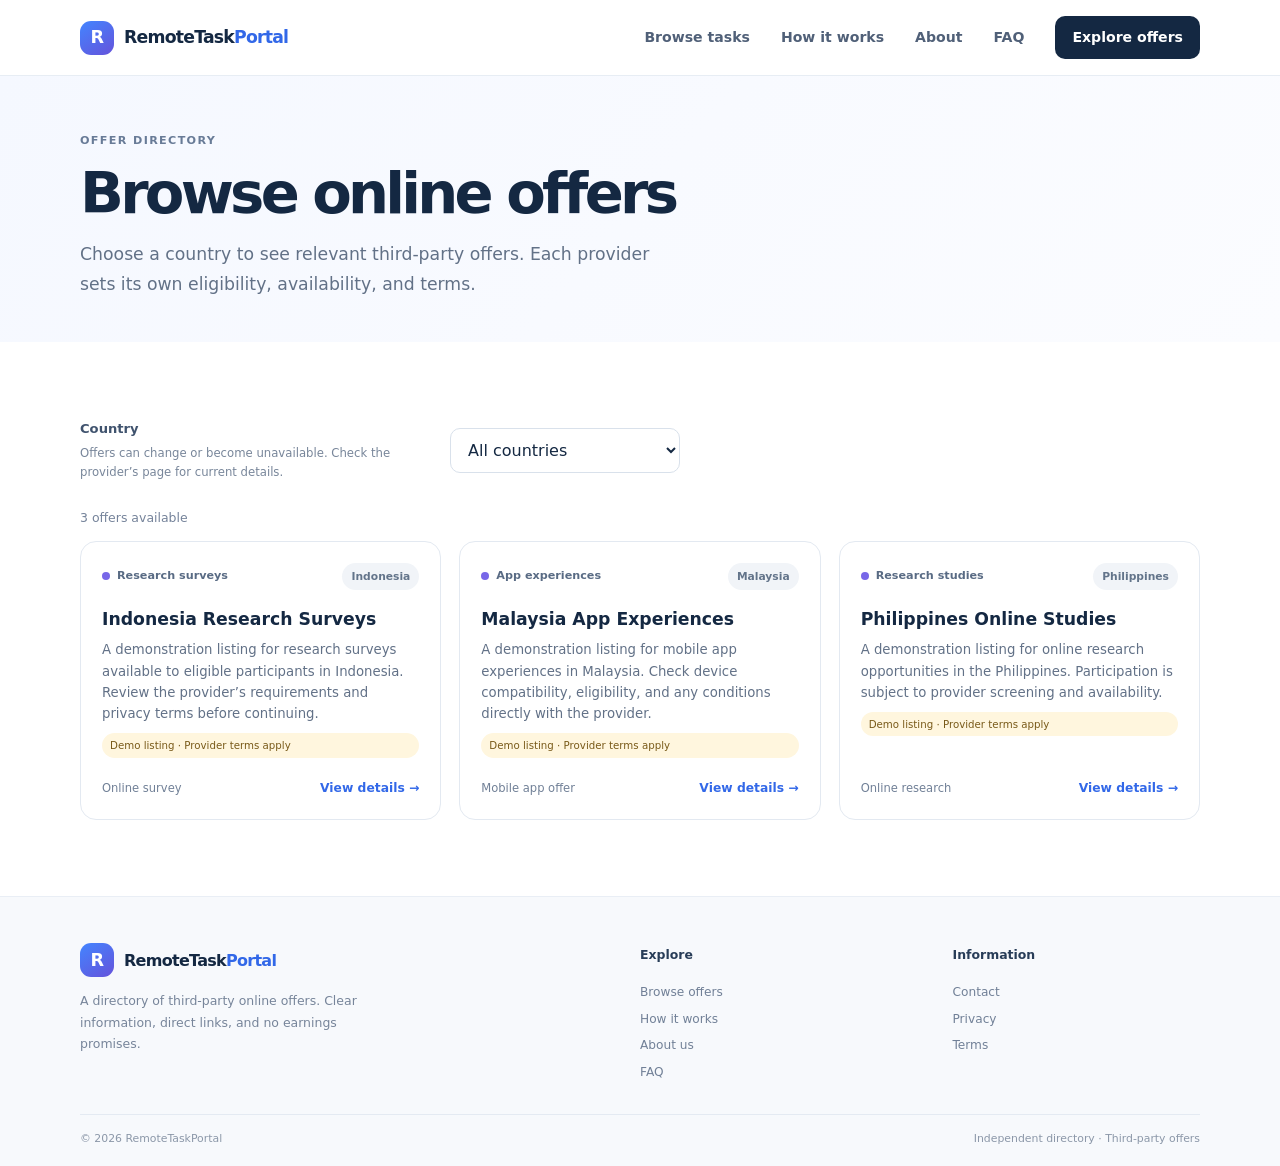
==== tasks/index.html @ 18f00898 "Build RemoteTaskPortal static website" ====
<!doctype html>
<html lang="en">
<head>
<meta charset="utf-8">
<meta name="viewport" content="width=device-width, initial-scale=1">
<title>Browse online task offers by country | RemoteTaskPortal</title>
<meta name="description" content="Filter third-party survey, research, and app offers by Indonesia, Malaysia, or the Philippines.">
<meta name="robots" content="index,follow">
<link rel="canonical" href="https://remotetaskportal.site/tasks/">
<link rel="icon" href="data:,">
<link rel="stylesheet" href="/assets/css/style.css">
</head>
<body><a class="skip-link" href="#main">Skip to content</a>
<header class="site-header"><div class="container header-inner"><a class="brand" href="/" aria-label="RemoteTaskPortal home"><span class="brand-mark" aria-hidden="true">R</span><span>RemoteTask<span class="brand-accent">Portal</span></span></a><button class="menu-toggle" aria-expanded="false" aria-controls="primary-nav" aria-label="Open navigation"><span></span><span></span><span></span></button><nav id="primary-nav" class="nav-links" aria-label="Main navigation"><a href="/tasks/">Browse tasks</a><a href="/how-it-works/">How it works</a><a href="/about/">About</a><a href="/faq/">FAQ</a><a class="nav-cta" href="/tasks/">Explore offers</a></nav></div></header><main id="main"><section class="page-hero page-hero-compact"><div class="container"><p class="eyebrow">Offer directory</p><h1>Browse online offers</h1><p class="page-lede">Choose a country to see relevant third-party offers. Each provider sets its own eligibility, availability, and terms.</p></div></section><section class="section"><div class="container"><div class="filter-panel"><label for="country-filter">Country</label><select id="country-filter" name="country"><option value="all">All countries</option><option value="ID">Indonesia</option><option value="MY">Malaysia</option><option value="PH">Philippines</option></select><p class="filter-hint">Offers can change or become unavailable. Check the provider’s page for current details.</p></div><div id="offer-count" class="results-meta" aria-live="polite"></div><div class="offer-grid" id="offer-list" aria-live="polite"><p class="loading-note">Loading offers…</p></div><div id="empty-state" class="empty-state" hidden><span class="empty-icon">⌕</span><h2>No offers listed for this country right now</h2><p>Please check again later or select another country.</p></div><noscript><p class="notice">JavaScript is required to filter the live offer directory.</p></noscript></div></section></main><footer class="site-footer"><div class="container footer-grid"><div><a class="brand footer-brand" href="/"><span class="brand-mark" aria-hidden="true">R</span><span>RemoteTask<span class="brand-accent">Portal</span></span></a><p class="footer-note">A directory of third-party online offers. Clear information, direct links, and no earnings promises.</p></div><div><h2>Explore</h2><a href="/tasks/">Browse offers</a><a href="/how-it-works/">How it works</a><a href="/about/">About us</a><a href="/faq/">FAQ</a></div><div><h2>Information</h2><a href="/contact/">Contact</a><a href="/privacy/">Privacy</a><a href="/terms/">Terms</a></div></div><div class="container footer-bottom"><span>© <span data-year>2026</span> RemoteTaskPortal</span><span>Independent directory · Third-party offers</span></div></footer><script src="/assets/js/app.js" defer></script><script src="/assets/js/tasks.js" defer></script></body>
</html>
---- assets/css/style.css ----
:root{--ink:#172437;--muted:#627187;--navy:#142842;--blue:#3268e8;--teal:#23b89a;--pale:#f4f7fb;--line:#e3e9f1;--white:#fff;--shadow:0 18px 50px rgba(25,45,75,.09);font-family:Inter,ui-sans-serif,system-ui,-apple-system,BlinkMacSystemFont,"Segoe UI",sans-serif;color:var(--ink);background:#fff;font-synthesis:none;text-rendering:optimizeLegibility}*{box-sizing:border-box}html{scroll-behavior:smooth}body{margin:0;line-height:1.6;color:var(--ink);background:var(--white)}a{color:var(--blue);text-decoration:none}a:hover{text-decoration:underline}button,select{font:inherit}.container{width:min(1120px,calc(100% - 40px));margin-inline:auto}.skip-link{position:absolute;left:1rem;top:-4rem;background:#fff;padding:.7rem 1rem;z-index:20}.skip-link:focus{top:1rem}.site-header{height:76px;background:#fff;border-bottom:1px solid rgba(226,233,242,.8);position:relative;z-index:5}.header-inner{height:100%;display:flex;align-items:center;justify-content:space-between}.brand{display:inline-flex;align-items:center;gap:10px;color:var(--navy);font-size:1.08rem;font-weight:800;letter-spacing:-.045em}.brand:hover{text-decoration:none}.brand-mark{display:grid;place-items:center;width:34px;height:34px;border-radius:11px;color:#fff;background:linear-gradient(145deg,#4385ff,#6553db);font-size:1.1rem;font-weight:900}.brand-accent{color:var(--blue)}.nav-links{display:flex;align-items:center;gap:31px}.nav-links a{color:#506078;font-size:.88rem;font-weight:600}.nav-links a:hover{color:var(--blue);text-decoration:none}.nav-links .nav-cta{color:#fff;background:var(--navy);padding:10px 17px;border-radius:10px}.menu-toggle{display:none;border:0;background:transparent;padding:8px;color:var(--navy)}.hero{overflow:hidden;background:radial-gradient(ellipse at 82% 40%,#edf2ff 0,rgba(245,248,255,.6) 28%,transparent 58%),linear-gradient(180deg,#fbfcff 0%,#fff 100%);padding:76px 0 78px}.hero-grid{display:grid;grid-template-columns:1.05fr .95fr;align-items:center;gap:50px}.eyebrow{text-transform:uppercase;letter-spacing:.12em;font-weight:800;font-size:.7rem;color:#687b97;margin:0 0 13px}.eyebrow-dot{display:inline-block;width:7px;height:7px;margin-right:7px;border-radius:50%;background:var(--teal);box-shadow:0 0 0 4px #dff6ef}.hero h1,.page-hero h1{font-size:clamp(2.8rem,5vw,4.5rem);line-height:1.06;letter-spacing:-.065em;color:var(--navy);margin:0;max-width:650px}.text-gradient{background:linear-gradient(95deg,#3268e8,#22aa9a);color:transparent;background-clip:text}.hero-lede,.page-lede{font-size:1.08rem;line-height:1.75;color:var(--muted);max-width:570px;margin:22px 0 0}.hero-actions{display:flex;align-items:center;gap:17px;margin-top:29px}.button{display:inline-flex;align-items:center;justify-content:center;gap:12px;border-radius:11px;padding:13px 19px;font-size:.92rem;font-weight:750;transition:transform .18s,box-shadow .18s}.button:hover{text-decoration:none;transform:translateY(-2px)}.button-primary{background:var(--blue);color:#fff;box-shadow:0 9px 22px rgba(50,104,232,.23)}.button-quiet{color:#4d607c}.hero-fine{font-size:.76rem;color:#8592a5;margin-top:18px}.hero-visual{min-height:355px;position:relative;display:grid;place-items:center}.visual-orbit{position:absolute;border:1px solid #dfe6f5;border-radius:50%;width:360px;height:310px;transform:rotate(-18deg)}.orbit-two{width:410px;height:260px;transform:rotate(28deg);border-color:#e9edf7}.card-main{z-index:1;width:min(350px,84%);background:#fff;border:1px solid #e8edf5;border-radius:21px;padding:23px;box-shadow:0 26px 75px rgba(42,64,102,.14);transform:rotate(-2deg)}.card-topline{display:flex;justify-content:space-between;align-items:center}.mini-logo{width:29px;height:29px;display:grid;place-items:center;color:white;background:linear-gradient(140deg,#397ef9,#6e5ae3);border-radius:9px;font-weight:900}.status-pill{font-size:.68rem;color:#627187;background:#f3f6fa;border-radius:20px;padding:5px 9px}.status-pill i{display:inline-block;width:6px;height:6px;background:var(--teal);border-radius:50%;margin-right:4px}.visual-bars{display:grid;gap:8px;margin:25px 0 21px}.visual-bars b{display:block;width:72%;height:8px;background:#edf1f6;border-radius:8px}.visual-bars b:nth-child(2){width:50%}.visual-bars b:nth-child(3){width:61%;height:5px}.visual-task{display:flex;align-items:center;gap:11px;border-top:1px solid #edf0f5;padding:13px 0}.task-icon{width:34px;height:34px;display:grid;place-items:center;border-radius:11px}.icon-purple{background:#f0edff;color:#7461e4}.icon-green{background:#e5f8f1;color:#20a98a}.visual-task strong,.visual-task small{display:block}.visual-task strong{font-size:.79rem}.visual-task small{font-size:.65rem;color:#8490a2}.arrow-round{margin-left:auto;color:#8291a8}.float-chip{position:absolute;z-index:2;display:flex;align-items:center;gap:8px;background:#fff;border:1px solid #edf0f5;border-radius:12px;padding:10px 13px;font-size:.72rem;font-weight:700;color:#41526b;box-shadow:0 10px 30px rgba(36,57,89,.1)}.chip-top{top:32px;right:-2px}.chip-bottom{bottom:37px;left:0}.check-circle{display:grid;place-items:center;width:20px;height:20px;border-radius:50%;background:#e4f8f1;color:#159977}.visual-spark{position:absolute;color:#43bbab;font-size:1.4rem}.spark-a{top:58px;left:40px}.spark-b{right:35px;bottom:55px;color:#7564e3}.trust-strip{border-block:1px solid #edf0f5;background:#fff}.trust-inner{min-height:64px;display:flex;align-items:center;justify-content:space-between;gap:15px;color:#708099;font-size:.75rem;font-weight:650}.trust-inner span:first-child{color:#33465f;font-weight:800}.trust-inner i{font-style:normal;color:#24ad8f;margin-right:5px}.section{padding:76px 0}.section-soft{background:#f7f9fc}.section-heading{display:flex;justify-content:space-between;align-items:end;margin-bottom:28px}.section-heading h2,.split-section h2,.cta-band h2{font-size:clamp(1.8rem,3vw,2.5rem);line-height:1.2;letter-spacing:-.045em;color:var(--navy);margin:0}.text-link{font-size:.87rem;font-weight:750}.offer-grid{display:grid;grid-template-columns:repeat(3,minmax(0,1fr));gap:18px}.offer-card{display:flex;flex-direction:column;min-height:244px;background:#fff;border:1px solid var(--line);border-radius:16px;padding:21px;transition:box-shadow .2s,transform .2s}.offer-card:hover{box-shadow:var(--shadow);transform:translateY(-3px)}.offer-card-top{display:flex;justify-content:space-between;align-items:center}.offer-category{display:inline-flex;align-items:center;gap:7px;color:#596b84;font-size:.7rem;font-weight:750}.category-dot{width:8px;height:8px;border-radius:50%;background:#7867e8}.country-tag{font-size:.67rem;font-weight:700;color:#63748a;background:#f1f4f8;padding:5px 9px;border-radius:20px}.offer-card h3{font-size:1.08rem;line-height:1.35;color:var(--navy);margin:18px 0 8px}.offer-card p{font-size:.83rem;line-height:1.6;color:var(--muted);margin:0}.offer-card-bottom{margin-top:auto;padding-top:21px;display:flex;align-items:center;justify-content:space-between}.offer-type{font-size:.72rem;color:#718097}.card-link{font-size:.77rem;font-weight:800}.offer-badge{display:inline-block;margin-top:9px;font-size:.64rem;color:#795a19;background:#fff6de;padding:4px 8px;border-radius:20px}.loading-note,.notice{grid-column:1/-1;color:var(--muted);font-size:.9rem}.notice{padding:15px 17px;background:#f1f6ff;border:1px solid #dfeaff;border-radius:12px}.notice-warm{background:#fff9e8;border-color:#f6e7b2}.notice p{margin:6px 0 0}.split-section{display:grid;grid-template-columns:1fr 1fr;align-items:center;gap:75px}.split-section .body-lede{color:var(--muted);line-height:1.8;margin:19px 0 22px;max-width:520px}.steps-mini{display:grid;gap:19px}.steps-mini article{display:flex;gap:15px;padding:17px 19px;border:1px solid var(--line);border-radius:14px;background:#fff}.step-num{color:#7384a0;font-size:.7rem;font-weight:850;padding-top:2px}.steps-mini h3{margin:0 0 3px;color:var(--navy);font-size:.92rem}.steps-mini p{margin:0;color:var(--muted);font-size:.8rem}.cta-band{background:linear-gradient(110deg,#172d4b,#253e69);color:#fff;padding:48px 0}.cta-inner{display:flex;align-items:center;justify-content:space-between;gap:25px}.cta-band .eyebrow{color:#a8b9d3}.cta-band h2{color:#fff;font-size:2rem}.cta-band p:not(.eyebrow){color:#c4d0e1;margin:9px 0 0;font-size:.88rem}.button-light{color:var(--navy);background:#fff;white-space:nowrap}.site-footer{background:#f7f9fc;border-top:1px solid #e9eef5;padding:46px 0 19px}.footer-grid{display:grid;grid-template-columns:1.4fr .7fr .7fr;gap:65px;padding-bottom:32px}.footer-brand{font-size:1rem}.footer-note{max-width:320px;color:#77859a;font-size:.78rem;line-height:1.7;margin:13px 0}.footer-grid h2{font-size:.78rem;color:#283d58;margin:2px 0 11px}.footer-grid>div:not(:first-child){display:grid;align-content:start;gap:7px}.footer-grid>div>a:not(.brand){font-size:.76rem;color:#718097}.footer-bottom{border-top:1px solid #e4eaf2;padding-top:15px;display:flex;justify-content:space-between;color:#8b97a8;font-size:.68rem}.page-hero{padding:65px 0 54px;background:linear-gradient(130deg,#f5f8ff,#fbfcff)}.page-hero-compact{padding:56px 0 43px}.page-hero h1{font-size:clamp(2.35rem,4.5vw,3.7rem)}.page-hero .page-lede{margin-top:15px}.section-reading{padding-top:47px}.content-grid{display:grid;grid-template-columns:minmax(0,1.55fr) minmax(250px,.7fr);gap:54px;align-items:start}.prose{color:#52627a;font-size:.94rem;line-height:1.82}.prose h2{color:var(--navy);font-size:1.2rem;letter-spacing:-.02em;margin:28px 0 8px}.prose h2:first-child{margin-top:0}.prose p{margin:0 0 16px}.prose ul{padding-left:20px}.side-card{background:#f7f9fc;border:1px solid var(--line);border-radius:16px;padding:23px}.side-icon{display:grid;place-items:center;width:38px;height:38px;border-radius:12px;background:#e9efff;color:var(--blue);font-size:1.1rem}.side-card h2{font-size:1rem;color:var(--navy);margin:15px 0 9px}.side-card p,.side-card li{font-size:.8rem;color:var(--muted);line-height:1.65}.side-card ul{padding-left:18px}.legal-copy{max-width:780px}.faq-list{max-width:850px;display:grid;gap:10px}.faq-list details{border:1px solid var(--line);border-radius:12px;padding:17px 20px;background:#fff}.faq-list summary{cursor:pointer;list-style:none;font-weight:750;color:var(--navy);font-size:.94rem}.faq-list summary::-webkit-details-marker{display:none}.faq-list summary:after{content:"+";float:right;color:var(--blue);font-size:1.2rem}.faq-list details[open] summary:after{content:"−"}.faq-list details p{color:var(--muted);font-size:.87rem;line-height:1.75;margin:13px 0 2px}.filter-panel{display:grid;grid-template-columns:1fr 230px;gap:5px 20px;align-items:center;max-width:600px;margin-bottom:26px}.filter-panel label{font-size:.82rem;font-weight:800;color:#40536e}.filter-panel select{grid-column:2;grid-row:1/3;border:1px solid #d9e1eb;background:#fff;border-radius:10px;padding:11px 13px;color:var(--navy)}.filter-hint{font-size:.73rem;color:#78869a;margin:0}.results-meta{font-size:.78rem;color:#75839a;margin-bottom:13px}.empty-state{text-align:center;padding:60px 20px;color:var(--muted)}.empty-state h2{color:var(--navy);font-size:1.25rem}.empty-icon{font-size:2rem;color:#a5b3c7}.offer-detail{max-width:850px}.offer-detail .offer-card{min-height:0}.offer-detail .provider-action{margin-top:20px}.provider-action[aria-disabled="true"]{display:inline-flex;background:#aeb9ca;cursor:not-allowed}.disclosure{border-left:3px solid #efc45d;padding:11px 15px;background:#fff9e9;color:#796128;font-size:.78rem;margin:17px 0}.error-page{text-align:center;padding:100px 0}.error-code{font-size:.75rem;font-weight:850;letter-spacing:.15em;color:var(--blue)}:focus-visible{outline:3px solid #8aaafa;outline-offset:3px}@media(max-width:850px){.hero-grid{gap:15px}.hero-visual{transform:scale(.9)}.nav-links{gap:18px}.trust-inner{flex-wrap:wrap;justify-content:center;padding:13px}.trust-inner span:first-child{width:100%;text-align:center}.content-grid{gap:25px}.footer-grid{gap:35px}}@media(max-width:680px){.container{width:min(100% - 32px,520px)}.site-header{height:66px}.menu-toggle{display:grid;gap:4px}.menu-toggle span{display:block;width:21px;height:2px;background:var(--navy);border-radius:2px}.nav-links{display:none;position:absolute;top:65px;left:0;right:0;background:#fff;border-bottom:1px solid var(--line);padding:17px 20px 21px;box-shadow:0 13px 25px rgba(28,47,77,.08)}.nav-links.is-open{display:grid;gap:15px;align-items:stretch}.nav-links a{padding:5px 0}.nav-links .nav-cta{text-align:center;padding:10px 15px}.hero{padding:55px 0 34px}.hero-grid{grid-template-columns:1fr;gap:4px}.hero h1{font-size:clamp(2.7rem,13vw,3.75rem)}.hero-lede{font-size:.96rem;margin-top:16px}.hero-actions{gap:8px;flex-wrap:wrap;margin-top:22px}.button{padding:12px 14px;font-size:.82rem}.hero-visual{min-height:300px;transform:scale(.85);margin:-7px -20px}.trust-inner{gap:7px 15px;font-size:.69rem}.trust-inner span:first-child{font-size:.75rem}.section{padding:55px 0}.section-heading{align-items:start;gap:15px}.section-heading h2,.split-section h2{font-size:1.8rem}.section-heading .text-link{white-space:nowrap;font-size:.75rem;padding-top:26px}.offer-grid{grid-template-columns:1fr;gap:12px}.offer-card{min-height:210px}.split-section{grid-template-columns:1fr;gap:28px}.cta-inner{align-items:flex-start;flex-direction:column}.cta-band{padding:38px 0}.cta-band h2{font-size:1.7rem}.footer-grid{grid-template-columns:1fr 1fr;gap:27px 20px}.footer-grid>div:first-child{grid-column:1/-1}.footer-bottom{gap:8px;flex-direction:column}.page-hero{padding:48px 0 37px}.page-hero-compact{padding:43px 0 34px}.page-hero h1{font-size:2.55rem}.page-lede{font-size:.95rem;margin-top:12px}.content-grid{grid-template-columns:1fr}.side-card{order:-1}.section-reading{padding-top:35px}.filter-panel{grid-template-columns:1fr;gap:7px}.filter-panel select{grid-column:1;grid-row:auto}.filter-hint{grid-row:3}.faq-list details{padding:15px}.error-page{padding:75px 0}}
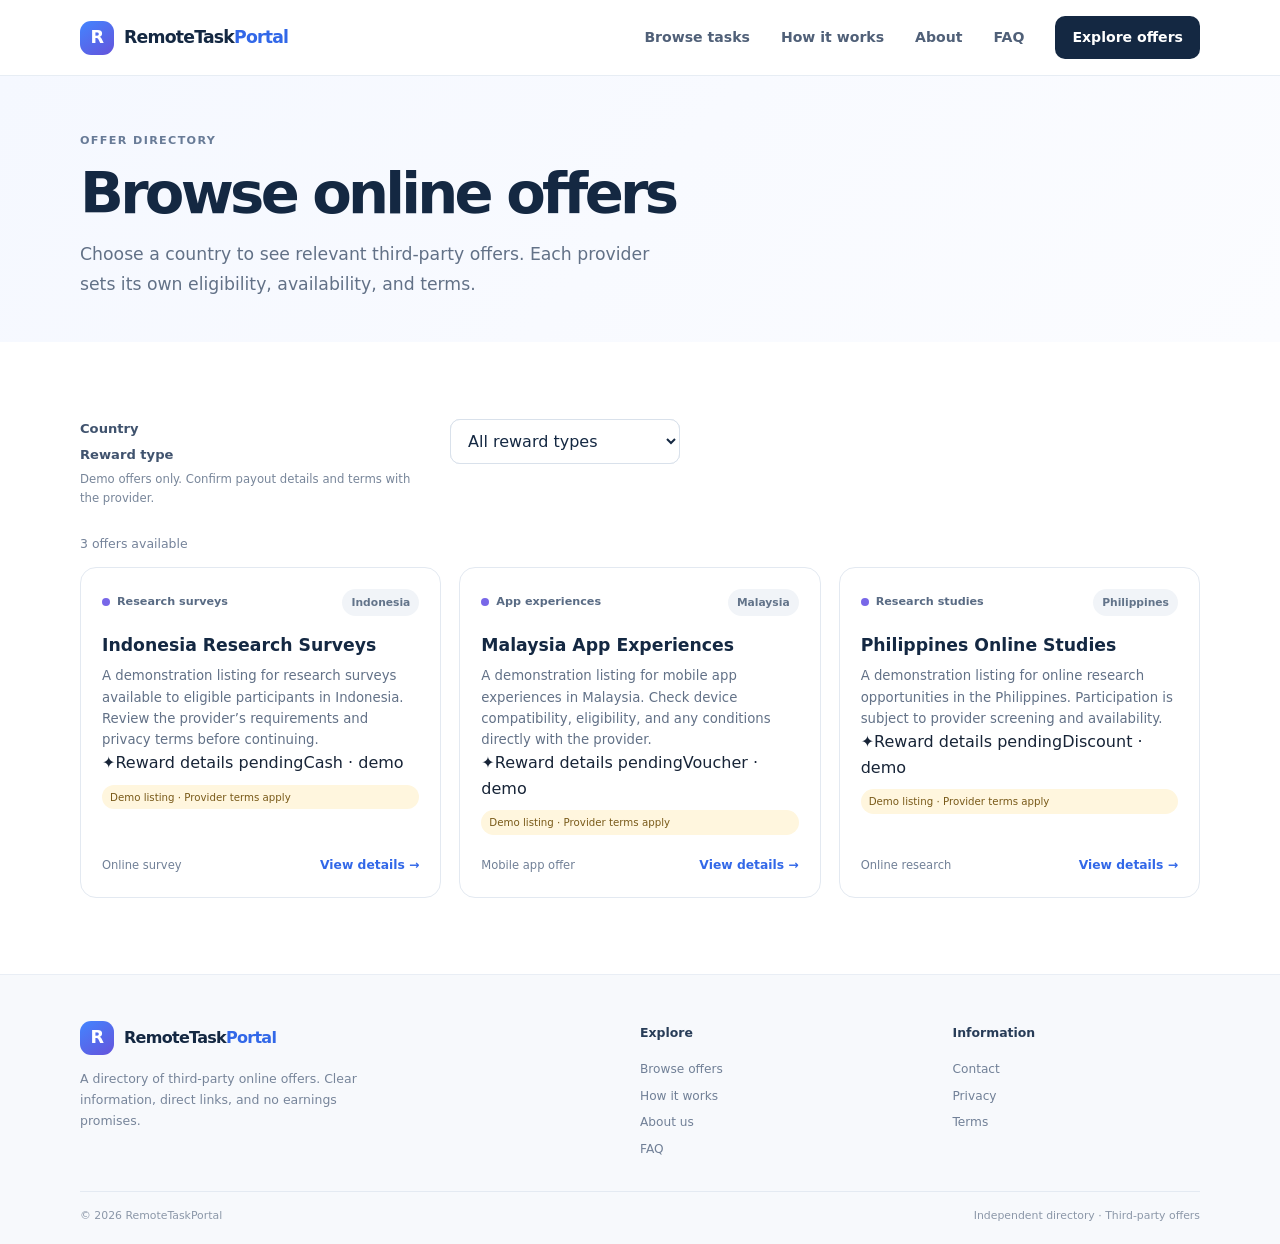
==== commit 01dfa973: "Add reward type filter to task directory" ====
--- a/tasks/index.html
+++ b/tasks/index.html
@@ -11,5 +11,5 @@
 <link rel="stylesheet" href="/assets/css/style.css">
 </head>
 <body><a class="skip-link" href="#main">Skip to content</a>
-<header class="site-header"><div class="container header-inner"><a class="brand" href="/" aria-label="RemoteTaskPortal home"><span class="brand-mark" aria-hidden="true">R</span><span>RemoteTask<span class="brand-accent">Portal</span></span></a><button class="menu-toggle" aria-expanded="false" aria-controls="primary-nav" aria-label="Open navigation"><span></span><span></span><span></span></button><nav id="primary-nav" class="nav-links" aria-label="Main navigation"><a href="/tasks/">Browse tasks</a><a href="/how-it-works/">How it works</a><a href="/about/">About</a><a href="/faq/">FAQ</a><a class="nav-cta" href="/tasks/">Explore offers</a></nav></div></header><main id="main"><section class="page-hero page-hero-compact"><div class="container"><p class="eyebrow">Offer directory</p><h1>Browse online offers</h1><p class="page-lede">Choose a country to see relevant third-party offers. Each provider sets its own eligibility, availability, and terms.</p></div></section><section class="section"><div class="container"><div class="filter-panel"><label for="country-filter">Country</label><select id="country-filter" name="country"><option value="all">All countries</option><option value="ID">Indonesia</option><option value="MY">Malaysia</option><option value="PH">Philippines</option></select><p class="filter-hint">Offers can change or become unavailable. Check the provider’s page for current details.</p></div><div id="offer-count" class="results-meta" aria-live="polite"></div><div class="offer-grid" id="offer-list" aria-live="polite"><p class="loading-note">Loading offers…</p></div><div id="empty-state" class="empty-state" hidden><span class="empty-icon">⌕</span><h2>No offers listed for this country right now</h2><p>Please check again later or select another country.</p></div><noscript><p class="notice">JavaScript is required to filter the live offer directory.</p></noscript></div></section></main><footer class="site-footer"><div class="container footer-grid"><div><a class="brand footer-brand" href="/"><span class="brand-mark" aria-hidden="true">R</span><span>RemoteTask<span class="brand-accent">Portal</span></span></a><p class="footer-note">A directory of third-party online offers. Clear information, direct links, and no earnings promises.</p></div><div><h2>Explore</h2><a href="/tasks/">Browse offers</a><a href="/how-it-works/">How it works</a><a href="/about/">About us</a><a href="/faq/">FAQ</a></div><div><h2>Information</h2><a href="/contact/">Contact</a><a href="/privacy/">Privacy</a><a href="/terms/">Terms</a></div></div><div class="container footer-bottom"><span>© <span data-year>2026</span> RemoteTaskPortal</span><span>Independent directory · Third-party offers</span></div></footer><script src="/assets/js/app.js" defer></script><script src="/assets/js/tasks.js" defer></script></body>
+<header class="site-header"><div class="container header-inner"><a class="brand" href="/" aria-label="RemoteTaskPortal home"><span class="brand-mark" aria-hidden="true">R</span><span>RemoteTask<span class="brand-accent">Portal</span></span></a><button class="menu-toggle" aria-expanded="false" aria-controls="primary-nav" aria-label="Open navigation"><span></span><span></span><span></span></button><nav id="primary-nav" class="nav-links" aria-label="Main navigation"><a href="/tasks/">Browse tasks</a><a href="/how-it-works/">How it works</a><a href="/about/">About</a><a href="/faq/">FAQ</a><a class="nav-cta" href="/tasks/">Explore offers</a></nav></div></header><main id="main"><section class="page-hero page-hero-compact"><div class="container"><p class="eyebrow">Offer directory</p><h1>Browse online offers</h1><p class="page-lede">Choose a country to see relevant third-party offers. Each provider sets its own eligibility, availability, and terms.</p></div></section><section class="section"><div class="container"><div class="filter-panel"><label for="country-filter">Country</label><select id="country-filter" name="country"><option value="all">All countries</option><option value="ID">Indonesia</option><option value="MY">Malaysia</option><option value="PH">Philippines</option></select><label for="reward-filter">Reward type</label><select id="reward-filter" name="reward"><option value="all">All reward types</option></select><p class="filter-hint">Demo offers only. Confirm payout details and terms with the provider.</p></div><div id="offer-count" class="results-meta" aria-live="polite"></div><div class="offer-grid" id="offer-list" aria-live="polite"><p class="loading-note">Loading offers…</p></div><div id="empty-state" class="empty-state" hidden><span class="empty-icon">⌕</span><h2>No offers listed for this country right now</h2><p>Please check again later or select another country.</p></div><noscript><p class="notice">JavaScript is required to filter the live offer directory.</p></noscript></div></section></main><footer class="site-footer"><div class="container footer-grid"><div><a class="brand footer-brand" href="/"><span class="brand-mark" aria-hidden="true">R</span><span>RemoteTask<span class="brand-accent">Portal</span></span></a><p class="footer-note">A directory of third-party online offers. Clear information, direct links, and no earnings promises.</p></div><div><h2>Explore</h2><a href="/tasks/">Browse offers</a><a href="/how-it-works/">How it works</a><a href="/about/">About us</a><a href="/faq/">FAQ</a></div><div><h2>Information</h2><a href="/contact/">Contact</a><a href="/privacy/">Privacy</a><a href="/terms/">Terms</a></div></div><div class="container footer-bottom"><span>© <span data-year>2026</span> RemoteTaskPortal</span><span>Independent directory · Third-party offers</span></div></footer><script src="/assets/js/app.js" defer></script><script src="/assets/js/tasks.js" defer></script></body>
 </html>
